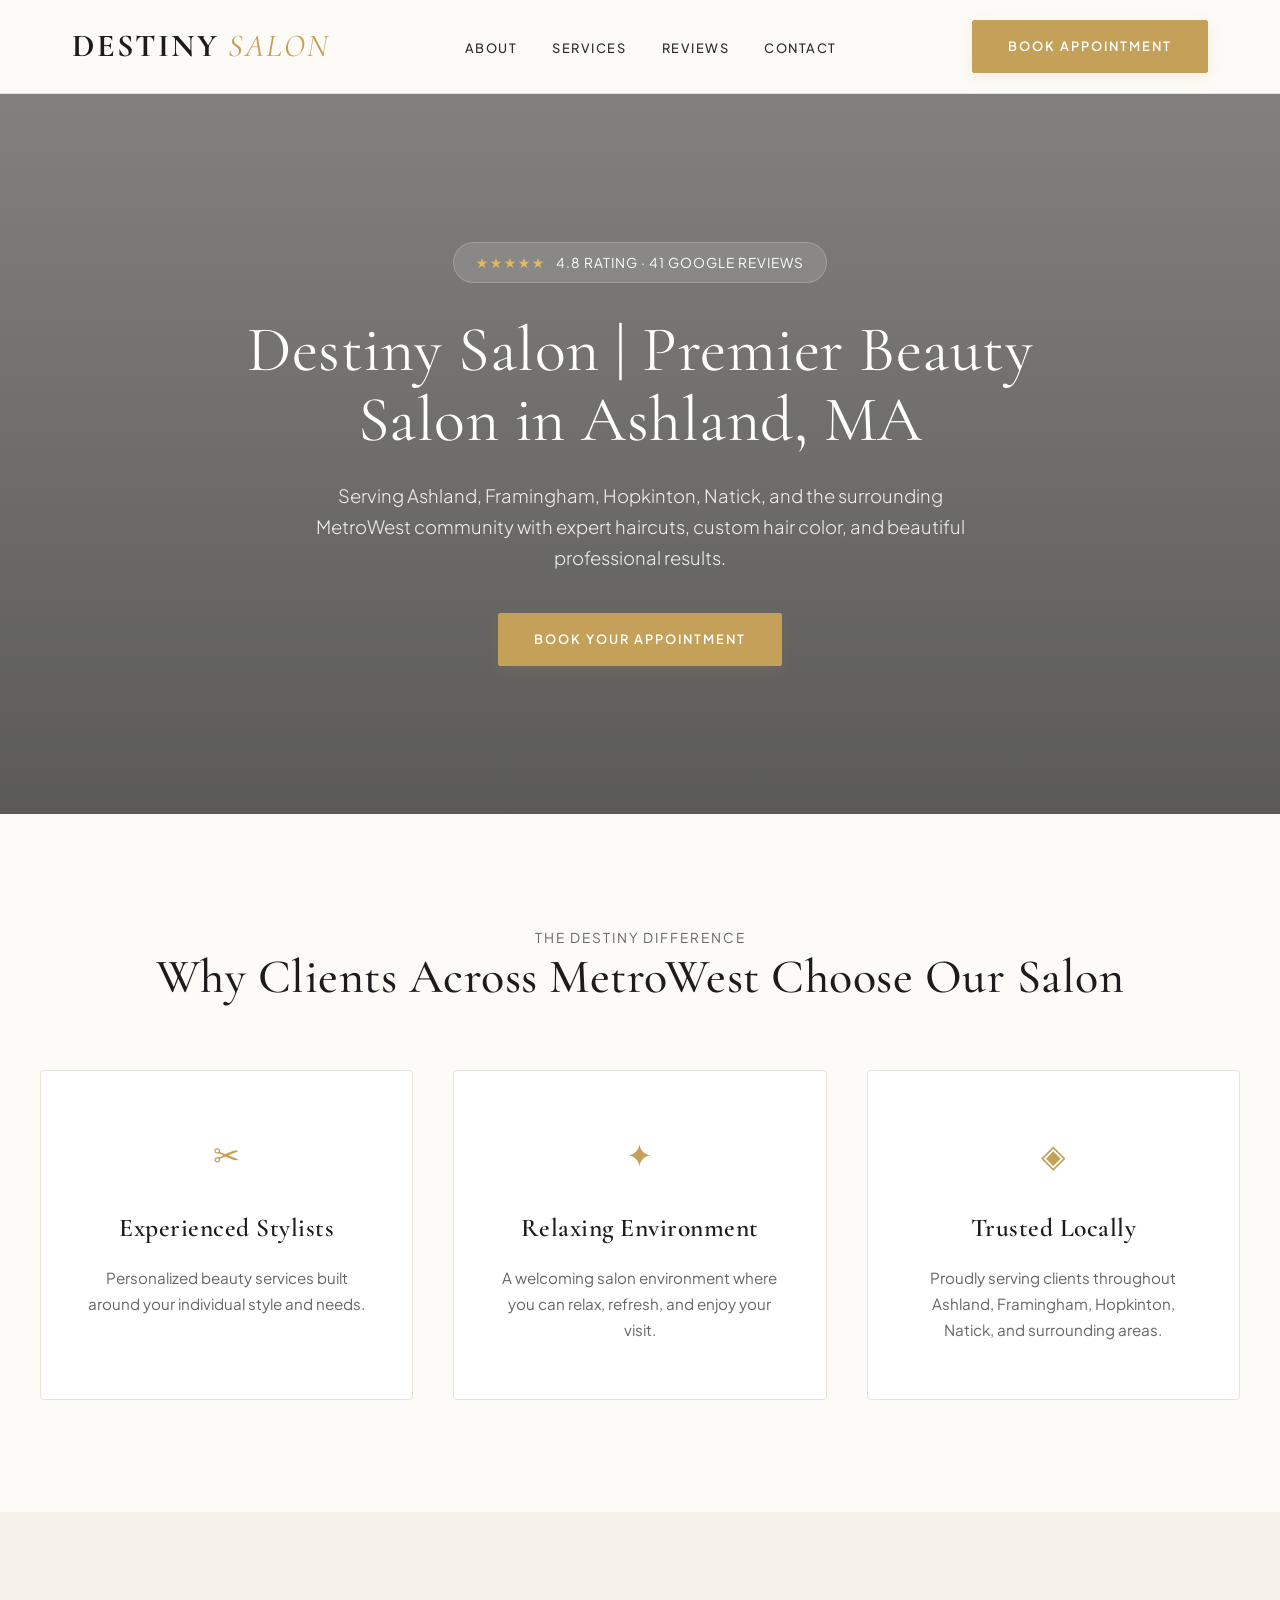
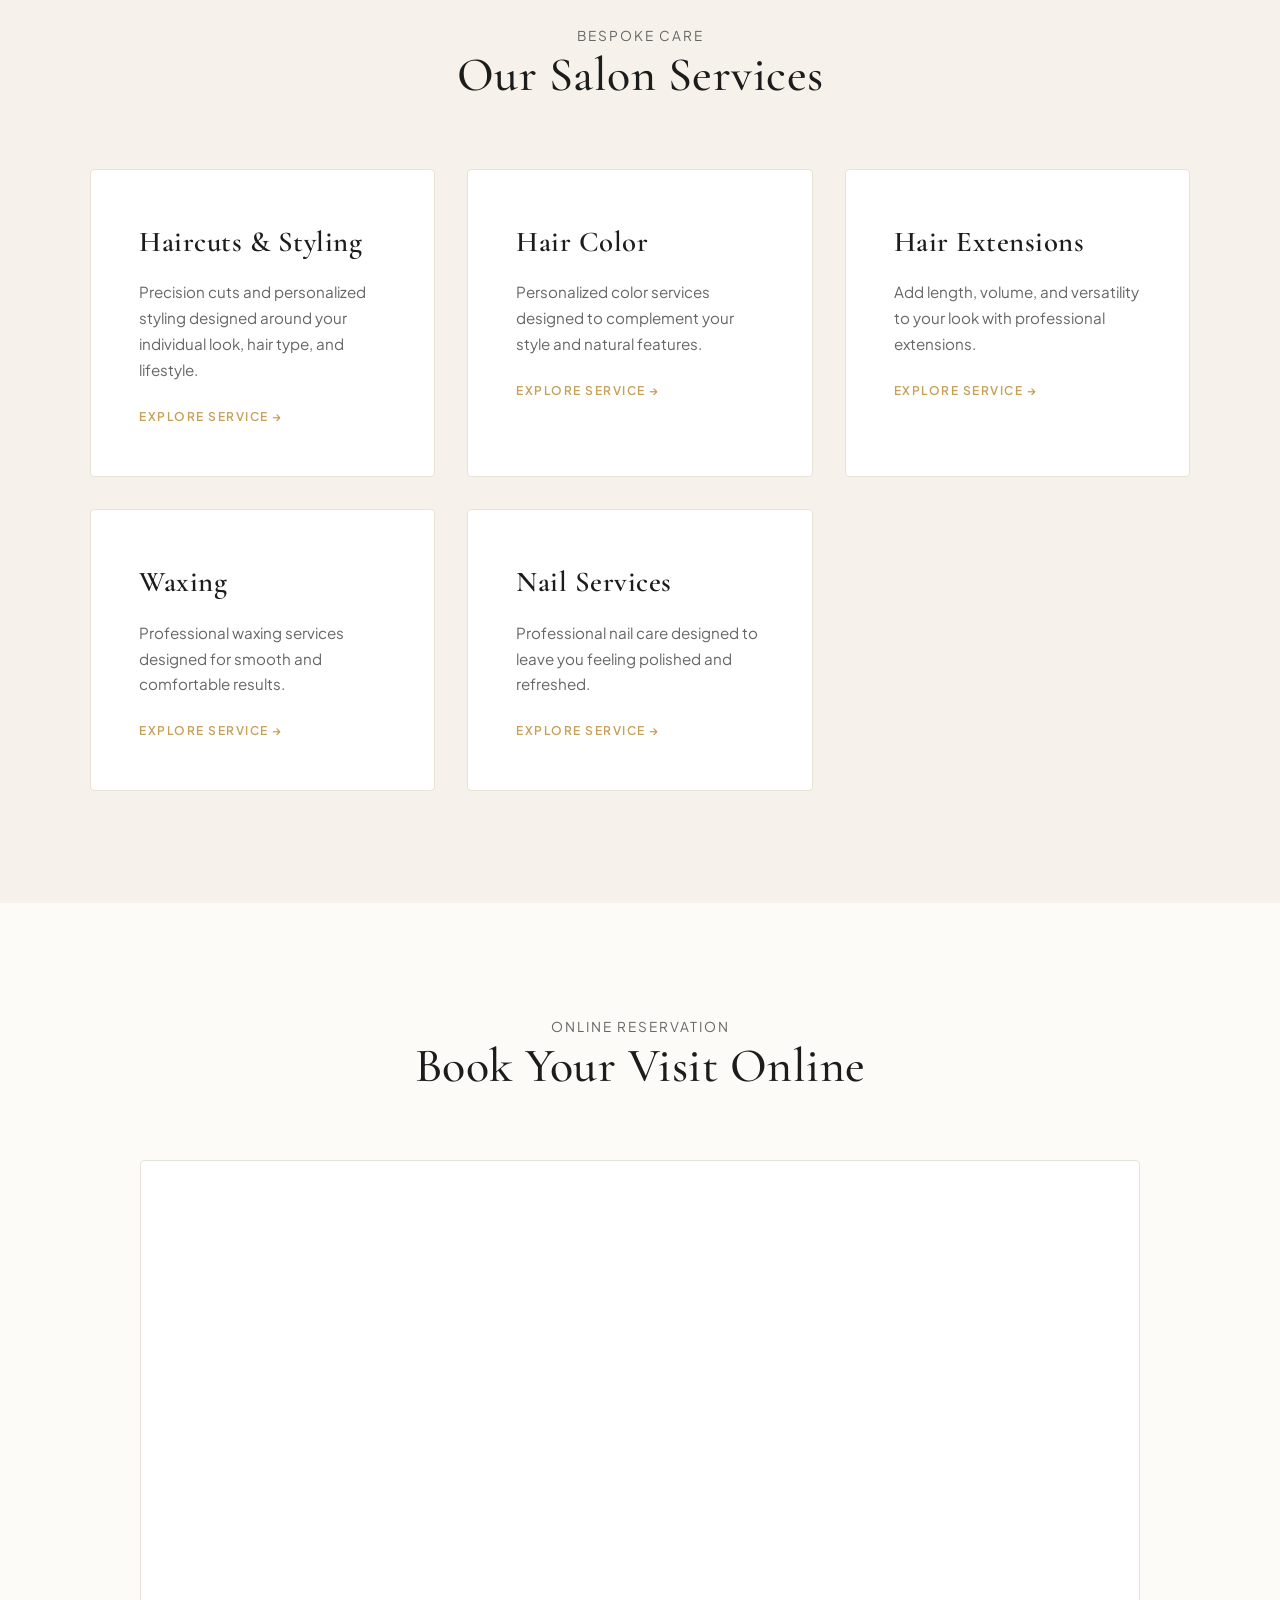
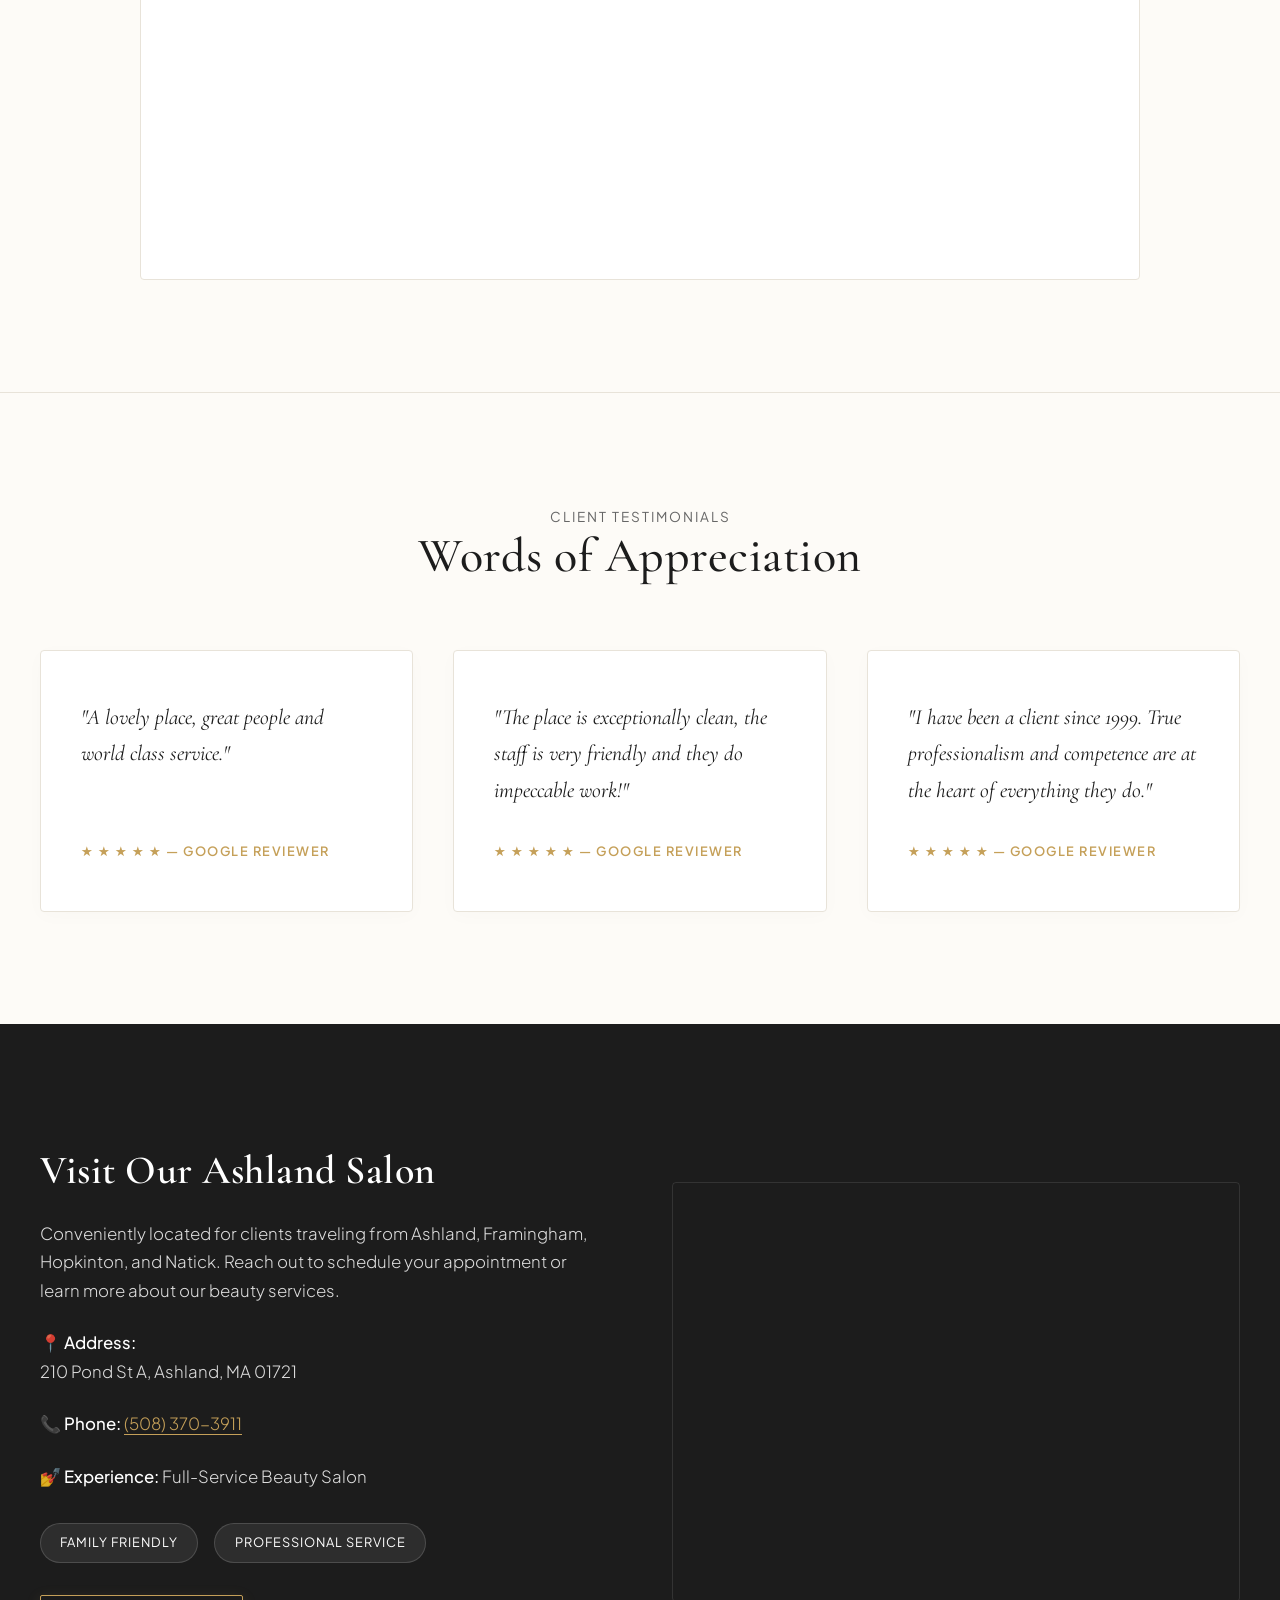
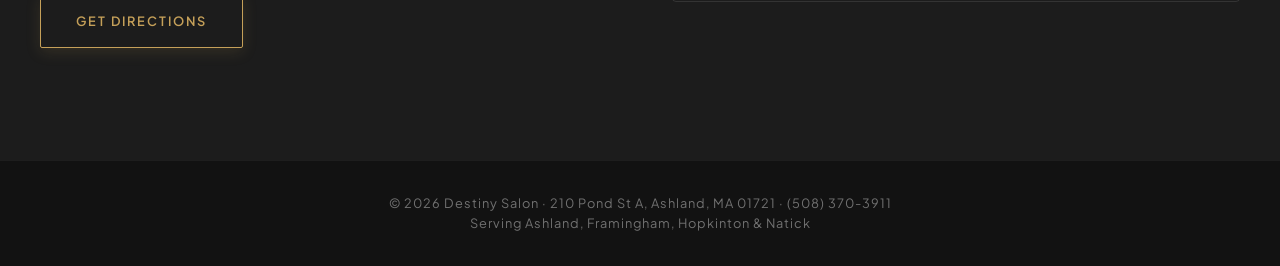
==== index.html @ e909f2f1 "Initial commit for Destiny Salon" ====
<!DOCTYPE html>
<html lang="en">
<head>
  <meta charset="UTF-8" />
  <meta name="viewport" content="width=device-width, initial-scale=1.0" />
  <title>Hair Salon in Ashland, MA | Serving Framingham, Hopkinton & Natick | Destiny Salon</title>
  <meta name="description" content="Destiny Salon is a premier full-service beauty salon located at 210 Pond St, Ashland, MA, proudly serving clients in Framingham, Hopkinton, Natick, and surrounding MetroWest areas. Specializing in expert haircuts, hair color, extensions, waxing, and nail care. Book your appointment online today!" />
  <meta name="robots" content="index, follow" />
  <link rel="canonical" href="https://destinysalon.com/" />

  <!-- LocalBusiness Schema Markup -->
  <script type="application/ld+json">
  {
    "@context": "https://schema.org",
    "@type": "HairSalon",
    "name": "Destiny Salon",
    "image": "https://destinysalon.com/logo.jpg",
    "address": {
      "@type": "PostalAddress",
      "streetAddress": "210 Pond St A",
      "addressLocality": "Ashland",
      "addressRegion": "MA",
      "postalCode": "01721",
      "addressCountry": "US"
    },
    "geo": {
      "@type": "GeoCoordinates",
      "latitude": 42.255,
      "longitude": -71.465
    },
    "areaServed": [
      { "@type": "AdministrativeArea", "name": "Ashland, MA" },
      { "@type": "AdministrativeArea", "name": "Framingham, MA" },
      { "@type": "AdministrativeArea", "name": "Hopkinton, MA" },
      { "@type": "AdministrativeArea", "name": "Natick, MA" },
      { "@type": "AdministrativeArea", "name": "MetroWest Boston" }
    ],
    "telephone": "+15083703911",
    "url": "https://destinysalon.com",
    "priceRange": "$$"
  }
  </script>

  <!-- External CSS -->
  <link rel="stylesheet" href="style.css" />

  <!-- Google Fonts -->
  <link rel="preconnect" href="https://fonts.googleapis.com">
  <link rel="preconnect" href="https://fonts.gstatic.com" crossorigin>
  <link href="https://fonts.googleapis.com/css2?family=Cormorant+Garamond:ital,wght@0,400;0,500;0,600;0,700;1,400&family=Plus+Jakarta+Sans:wght@300;400;500;600&display=swap" rel="stylesheet" />

  <!-- Google Analytics -->
  <script async src="https://www.googletagmanager.com/gtag/js?id=G-MD1N1CM1D7"></script>
  <script>
    window.dataLayer = window.dataLayer || [];
    function gtag() { dataLayer.push(arguments); }
    gtag('js', new Date());
    gtag('config', 'G-MD1N1CM1D7');
  </script>

  <!-- Calendly -->
  <script type="text/javascript" src="https://assets.calendly.com/assets/external/widget.js" async></script>
</head>

<body>

<header>
  <div class="nav-container">
    <a href="index.html" class="logo">Destiny <span>Salon</span></a>

    <!-- Hamburger Checkbox Toggle for Mobile -->
    <input type="checkbox" id="nav-toggle" class="nav-toggle">
    <label for="nav-toggle" class="nav-toggle-label">
      <span></span>
    </label>

    <ul class="nav-links">
      <li><a href="#about">About</a></li>
      <li><a href="#services">Services</a></li>
      <li><a href="#reviews">Reviews</a></li>
      <li><a href="#contact">Contact</a></li>
    </ul>
    <a href="#book" class="btn desktop-book-btn">Book Appointment</a>
  </div>
</header>

<main>
  <!-- HERO -->
  <section class="hero" id="home">
    <div class="hero-content">
      <div class="rating-badge">
        <span class="stars">★★★★★</span>
        <span>4.8 Rating · 41 Google Reviews</span>
      </div>
      <h1>Destiny Salon | Premier Beauty Salon in Ashland, MA</h1>
      <p>Serving Ashland, Framingham, Hopkinton, Natick, and the surrounding MetroWest community with expert haircuts, custom hair color, and beautiful professional results.</p>
      <a href="#book" class="btn">Book Your Appointment</a>
    </div>
  </section>

  <!-- ABOUT -->
  <section id="about" class="features">
    <div class="section-title">
      <p>The Destiny Difference</p>
      <h2>Why Clients Across MetroWest Choose Our Salon</h2>
    </div>
    <div class="grid-container">
      <div class="card">
        <div class="card-icon">✂</div>
        <h3>Experienced Stylists</h3>
        <p>Personalized beauty services built around your individual style and needs.</p>
      </div>
      <div class="card">
        <div class="card-icon">✦</div>
        <h3>Relaxing Environment</h3>
        <p>A welcoming salon environment where you can relax, refresh, and enjoy your visit.</p>
      </div>
      <div class="card">
        <div class="card-icon">◈</div>
        <h3>Trusted Locally</h3>
        <p>Proudly serving clients throughout Ashland, Framingham, Hopkinton, Natick, and surrounding areas.</p>
      </div>
    </div>
  </section>

  <!-- SERVICES -->
  <section id="services" class="services">
    <div class="section-title">
      <p>Bespoke Care</p>
      <h2>Our Salon Services</h2>
    </div>
    <div class="service-list-grid">
      <a href="services/haircuts.html" class="service-item">
        <h3>Haircuts & Styling</h3>
        <p>Precision cuts and personalized styling designed around your individual look, hair type, and lifestyle.</p>
        <span class="service-arrow">Explore Service →</span>
      </a>
      <a href="services/hair-color.html" class="service-item">
        <h3>Hair Color</h3>
        <p>Personalized color services designed to complement your style and natural features.</p>
        <span class="service-arrow">Explore Service →</span>
      </a>
      <a href="services/hair-extensions.html" class="service-item">
        <h3>Hair Extensions</h3>
        <p>Add length, volume, and versatility to your look with professional extensions.</p>
        <span class="service-arrow">Explore Service →</span>
      </a>
      <a href="services/waxing.html" class="service-item">
        <h3>Waxing</h3>
        <p>Professional waxing services designed for smooth and comfortable results.</p>
        <span class="service-arrow">Explore Service →</span>
      </a>
      <a href="services/nails.html" class="service-item">
        <h3>Nail Services</h3>
        <p>Professional nail care designed to leave you feeling polished and refreshed.</p>
        <span class="service-arrow">Explore Service →</span>
      </a>
    </div>
  </section>

  <!-- BOOKING -->
  <section id="book" class="booking-section">
    <div class="section-title">
      <p>Online Reservation</p>
      <h2>Book Your Visit Online</h2>
    </div>
    <div class="calendly-inline-widget" data-url="https://calendly.com/sajjadhashmani94/30min?hide_gdpr_banner=1"></div>
  </section>

  <!-- REVIEWS -->
  <section id="reviews" class="reviews">
    <div class="section-title">
      <p>Client Testimonials</p>
      <h2>Words of Appreciation</h2>
    </div>
    <div class="grid-container">
      <div class="review-card">
        <p>"A lovely place, great people and world class service."</p>
        <div class="review-author">★ ★ ★ ★ ★ — Google Reviewer</div>
      </div>
      <div class="review-card">
        <p>"The place is exceptionally clean, the staff is very friendly and they do impeccable work!"</p>
        <div class="review-author">★ ★ ★ ★ ★ — Google Reviewer</div>
      </div>
      <div class="review-card">
        <p>"I have been a client since 1999. True professionalism and competence are at the heart of everything they do."</p>
        <div class="review-author">★ ★ ★ ★ ★ — Google Reviewer</div>
      </div>
    </div>
  </section>

  <!-- CONTACT -->
  <section id="contact" class="contact">
    <div class="contact-container">
      <div class="contact-info">
        <h2 style="font-size:2.5rem; margin-bottom:1rem;">Visit Our Ashland Salon</h2>
        <p>Conveniently located for clients traveling from Ashland, Framingham, Hopkinton, and Natick. Reach out to schedule your appointment or learn more about our beauty services.</p>
        <p>📍 <strong>Address:</strong><br>210 Pond St A, Ashland, MA 01721</p>
        <p>📞 <strong>Phone:</strong> <a href="tel:5083703911" style="color:var(--accent); border-bottom:1px solid var(--accent);">(508) 370-3911</a></p>
        <p>💅 <strong>Experience:</strong> Full-Service Beauty Salon</p>
        <div class="amenities">
          <span class="tag">Family Friendly</span>
          <span class="tag">Professional Service</span>
        </div>
        <div style="margin-top:2rem;">
          <a href="https://maps.google.com/?q=210+Pond+St+a,+Ashland,+MA+01721" target="_blank" rel="noopener" class="btn btn-outline">Get Directions</a>
        </div>
      </div>
      <div class="map-container">
        <iframe src="https://maps.google.com/maps?q=210%20Pond%20St%20a,%20Ashland,%20MA%2001721&t=&z=15&ie=UTF8&iwloc=&output=embed" allowfullscreen loading="lazy" title="Destiny Salon location map"></iframe>
      </div>
    </div>
  </section>
</main>

<footer>
  <p>© 2026 Destiny Salon · 210 Pond St A, Ashland, MA 01721 · (508) 370-3911 <br>Serving Ashland, Framingham, Hopkinton & Natick</p>
</footer>

<script>
  window.addEventListener('message', function(e) {
    if (e.data && e.data.event === 'calendly.event_scheduled') {
      gtag('event', 'appointment_booked', {
        event_category: 'conversion',
        event_label: 'Calendly Booking'
      });
    }
  });
</script>

</body>
</html>
---- style.css ----
/* =========================================================
   VARIABLES
========================================================= */

:root {
  --primary: #1C1C1C;
  --primary-light: #2D2D2D;

  --accent: #C5A059;
  --accent-hover: #B08C46;
  --accent-soft: #F6F2EB;

  --text-dark: #2B2B2B;
  --text-muted: #666666;

  --bg: #FDFBF7;
  --bg-card: #FFFFFF;

  --border-subtle: #E8E3D9;

  --font-heading: 'Cormorant Garamond', serif;
  --font-body: 'Plus Jakarta Sans', sans-serif;
}


/* =========================================================
   RESET
========================================================= */

* {
  box-sizing: border-box;
  margin: 0;
  padding: 0;
}

html {
  scroll-behavior: smooth;
  overflow-x: hidden;
}

body {
  font-family: var(--font-body);
  color: var(--text-dark);
  background-color: var(--bg);
  line-height: 1.7;
  -webkit-font-smoothing: antialiased;
  overflow-x: hidden;
}

img {
  max-width: 100%;
  display: block;
}

a {
  text-decoration: none;
  color: inherit;
}

ul {
  list-style: none;
}

h1,
h2,
h3,
h4 {
  font-family: var(--font-heading);
  color: var(--primary);
  font-weight: 600;
  letter-spacing: 0.5px;
}


/* =========================================================
   HEADER & MOBILE HAMBURGER TOGGLE
========================================================= */

header {
  position: sticky;
  top: 0;
  background-color: rgba(253, 251, 247, 0.98);
  backdrop-filter: blur(12px);
  border-bottom: 1px solid var(--border-subtle);
  z-index: 1000;
  width: 100%;
}

.nav-container {
  max-width: 1200px;
  margin: 0 auto;
  padding: 1.2rem 2rem;
  display: flex;
  justify-content: space-between;
  align-items: center;
  gap: 2rem;
  position: relative;
}

.logo {
  font-family: var(--font-heading);
  font-size: 2rem;
  font-weight: 700;
  color: var(--primary);
  letter-spacing: 2px;
  text-transform: uppercase;
  white-space: nowrap;
}

.logo span {
  color: var(--accent);
  font-weight: 400;
  font-style: italic;
}

.nav-links {
  display: flex;
  gap: 2.2rem;
  align-items: center;
}

.nav-links a {
  font-size: 0.8rem;
  font-weight: 500;
  text-transform: uppercase;
  letter-spacing: 1.5px;
  color: var(--text-dark);
  transition: color 0.3s ease;
}

.nav-links a:hover {
  color: var(--accent);
}

/* Hidden checkbox and label for mobile menu toggle */
.nav-toggle {
  display: none;
}

.nav-toggle-label {
  display: none;
  cursor: pointer;
  padding: 0.5rem;
}

.nav-toggle-label span,
.nav-toggle-label span::before,
.nav-toggle-label span::after {
  display: block;
  background: var(--primary);
  height: 2px;
  width: 25px;
  position: relative;
  transition: background 0.3s ease;
}

.nav-toggle-label span::before,
.nav-toggle-label span::after {
  content: '';
  position: absolute;
  left: 0;
}

.nav-toggle-label span::before {
  top: -8px;
}

.nav-toggle-label span::after {
  top: 8px;
}


/* =========================================================
   BUTTONS
========================================================= */

.btn {
  display: inline-block;
  padding: 0.9rem 2.2rem;
  background-color: var(--accent);
  color: #FFFFFF;
  border-radius: 2px;
  font-size: 0.8rem;
  font-weight: 600;
  text-transform: uppercase;
  letter-spacing: 2px;
  transition: all 0.3s ease;
  border: 1px solid var(--accent);
  box-shadow: 0 4px 15px rgba(197, 160, 89, 0.15);
  cursor: pointer;
  text-align: center;
}

.btn:hover {
  background-color: var(--accent-hover);
  border-color: var(--accent-hover);
  transform: translateY(-2px);
  box-shadow: 0 6px 20px rgba(197, 160, 89, 0.25);
}

.btn-outline {
  background-color: transparent;
  color: var(--accent);
  border: 1px solid var(--accent);
}

.btn-outline:hover {
  background-color: var(--accent);
  color: #FFFFFF;
}


/* =========================================================
   GENERAL SECTIONS
========================================================= */

.section-title {
  text-align: center;
  margin-bottom: 4rem;
}

.section-title h2 {
  font-size: 3rem;
  line-height: 1.2;
  margin-bottom: 0.5rem;
  font-weight: 500;
}

.section-title p {
  color: var(--text-muted);
  font-size: 0.85rem;
  text-transform: uppercase;
  letter-spacing: 2px;
}


/* =========================================================
   HERO
========================================================= */

.hero {
  position: relative;
  background-color: #1C1C1C;
  background:
          linear-gradient(
                  180deg,
                  rgba(28,28,28,0.55),
                  rgba(28,28,28,0.72)
          ),
          url('https://images.unsplash.com/photo-1560066984-138dadb4c035?auto=format&fit=crop&w=1800&q=80')
          center / cover no-repeat;
  height: 80vh;
  min-height: 550px;
  display: flex;
  align-items: center;
  justify-content: center;
  text-align: center;
  color: #FFFFFF;
  padding: 0 1.5rem;
}

.hero-content {
  max-width: 850px;
  margin: 0 auto;
}

.rating-badge {
  display: inline-flex;
  align-items: center;
  gap: 0.6rem;
  background: rgba(255,255,255,0.12);
  backdrop-filter: blur(10px);
  border: 1px solid rgba(255,255,255,0.2);
  padding: 0.5rem 1.4rem;
  border-radius: 50px;
  margin-bottom: 2rem;
  font-size: 0.85rem;
  letter-spacing: 1px;
  text-transform: uppercase;
}

.stars {
  color: #E2B961;
  letter-spacing: 2px;
}

.hero-content h1 {
  color: #FFFFFF;
  font-size: 4rem;
  line-height: 1.1;
  margin-bottom: 1.5rem;
  font-weight: 400;
}

.hero-content p {
  font-size: 1.15rem;
  margin-bottom: 2.5rem;
  font-weight: 300;
  color: rgba(255,255,255,0.9);
  max-width: 650px;
  margin-left: auto;
  margin-right: auto;
}


/* =========================================================
   FEATURES
========================================================= */

.features {
  padding: 7rem 2rem;
  background-color: var(--bg);
}

.grid-container {
  max-width: 1200px;
  margin: 0 auto;
  display: grid;
  grid-template-columns: repeat(auto-fit, minmax(280px, 1fr));
  gap: 2.5rem;
}

.card {
  background: var(--bg-card);
  padding: 3.5rem 2.5rem;
  border-radius: 4px;
  text-align: center;
  transition: all 0.4s ease;
  border: 1px solid var(--border-subtle);
}

.card:hover {
  transform: translateY(-8px);
  box-shadow: 0 20px 40px rgba(0,0,0,0.04);
  border-color: var(--accent);
}

.card-icon {
  font-size: 2rem;
  color: var(--accent);
  margin-bottom: 1.5rem;
}

.card h3 {
  font-size: 1.6rem;
  margin-bottom: 1rem;
}

.card p {
  color: var(--text-muted);
  font-size: 0.95rem;
  line-height: 1.7;
}


/* =========================================================
   SERVICES
========================================================= */

.services {
  padding: 7rem 2rem;
  background-color: var(--accent-soft);
}

.service-list-grid {
  max-width: 1100px;
  margin: 0 auto;
  display: grid;
  grid-template-columns: repeat(auto-fit, minmax(300px, 1fr));
  gap: 2rem;
}

.service-item {
  display: block;
  background: var(--bg-card);
  padding: 3rem;
  border-radius: 4px;
  border: 1px solid var(--border-subtle);
  transition: all 0.3s ease;
}

.service-item:hover {
  border-color: var(--accent);
  transform: translateY(-5px);
  box-shadow: 0 15px 30px rgba(0,0,0,0.05);
}

.service-item h3 {
  font-size: 1.8rem;
  margin-bottom: 0.8rem;
}

.service-item p {
  color: var(--text-muted);
  font-size: 0.95rem;
}

.service-arrow {
  display: inline-block;
  margin-top: 1.5rem;
  color: var(--accent);
  font-size: 0.75rem;
  font-weight: 600;
  text-transform: uppercase;
  letter-spacing: 1.5px;
}


/* =========================================================
   BOOKING
========================================================= */

.booking-section {
  padding: 7rem 2rem;
  background-color: var(--bg);
  text-align: center;
}

.calendly-inline-widget {
  min-width: 300px;
  height: 720px;
  border: 1px solid var(--border-subtle);
  border-radius: 4px;
  max-width: 1000px;
  margin: 0 auto;
  background: var(--bg-card);
}


/* =========================================================
   REVIEWS
========================================================= */

.reviews {
  padding: 7rem 2rem;
  background-color: var(--bg);
  border-top: 1px solid var(--border-subtle);
}

.review-card {
  background: var(--bg-card);
  padding: 3rem 2.5rem;
  border-radius: 4px;
  border: 1px solid var(--border-subtle);
  font-family: var(--font-heading);
  font-size: 1.35rem;
  font-style: italic;
  color: var(--primary);
  box-shadow: 0 4px 20px rgba(0,0,0,0.02);
  display: flex;
  flex-direction: column;
  justify-content: space-between;
}

.review-author {
  margin-top: 2rem;
  font-family: var(--font-body);
  font-style: normal;
  font-weight: 600;
  font-size: 0.8rem;
  text-transform: uppercase;
  letter-spacing: 1.5px;
  color: var(--accent);
}


/* =========================================================
   CONTACT
========================================================= */

.contact {
  padding: 7rem 2rem;
  background-color: var(--primary);
  color: #FFFFFF;
}

.contact h2,
.contact h3 {
  color: #FFFFFF;
}

.contact-container {
  max-width: 1200px;
  margin: 0 auto;
  display: grid;
  grid-template-columns: 1fr 1fr;
  gap: 4rem;
  align-items: center;
}

.contact-info p {
  margin-bottom: 1.5rem;
  font-size: 1.05rem;
  color: rgba(255,255,255,0.85);
  font-weight: 300;
}

.contact-info strong {
  color: #FFFFFF;
  font-weight: 500;
}

.amenities {
  display: flex;
  gap: 1rem;
  margin-top: 2rem;
  flex-wrap: wrap;
}

.tag {
  background: rgba(255,255,255,0.08);
  border: 1px solid rgba(255,255,255,0.15);
  padding: 0.5rem 1.2rem;
  border-radius: 50px;
  font-size: 0.8rem;
  letter-spacing: 1px;
  text-transform: uppercase;
}

.map-container {
  width: 100%;
  height: 420px;
  border-radius: 4px;
  overflow: hidden;
  border: 1px solid rgba(255,255,255,0.1);
}

.map-container iframe {
  width: 100%;
  height: 100%;
  border: 0;
  filter: grayscale(20%) contrast(1.1);
}


/* =========================================================
   SERVICE DETAIL PAGES
========================================================= */

.service-page {
  display: none;
}

.service-page.active {
  display: block;
}

.service-hero {
  position: relative;
  min-height: 500px;
  display: flex;
  align-items: center;
  justify-content: center;
  text-align: center;
  padding: 5rem 1.5rem;
  background-color: #1C1C1C;
  background:
          linear-gradient(
                  180deg,
                  rgba(28,28,28,0.60),
                  rgba(28,28,28,0.75)
          ),
          url('https://images.unsplash.com/photo-1522337360788-8b13dee7a37e?auto=format&fit=crop&w=1800&q=80')
          center / cover no-repeat;
}

.service-hero-content {
  max-width: 850px;
}

.service-hero-label {
  color: var(--accent);
  font-size: 0.8rem;
  font-weight: 600;
  letter-spacing: 3px;
  text-transform: uppercase;
  margin-bottom: 1rem;
}

.service-hero h1 {
  color: #FFFFFF;
  font-size: 4rem;
  font-weight: 400;
  line-height: 1.1;
  margin-bottom: 1.5rem;
}

.service-hero p {
  color: rgba(255,255,255,0.9);
  font-size: 1.1rem;
  max-width: 700px;
  margin: 0 auto 2rem;
}

.service-content {
  max-width: 1100px;
  margin: 0 auto;
  padding: 6rem 2rem;
}

.service-content-grid {
  display: grid;
  grid-template-columns: 2fr 1fr;
  gap: 4rem;
  align-items: start;
}

.service-content h2 {
  font-size: 2.8rem;
  margin-bottom: 1.2rem;
}

.service-content h3 {
  font-size: 1.7rem;
  margin: 2.5rem 0 1rem;
}

.service-content p {
  color: var(--text-muted);
  margin-bottom: 1rem;
}

.service-bullets {
  list-style: none;
  margin-top: 1.5rem;
}

.service-bullets li {
  padding: 0.9rem 0;
  border-bottom: 1px solid var(--border-subtle);
  color: var(--text-dark);
}

.service-bullets li::before {
  content: "✦";
  color: var(--accent);
  margin-right: 0.75rem;
}

.service-sidebar {
  background: var(--accent-soft);
  padding: 2.5rem;
  border: 1px solid var(--border-subtle);
  position: sticky;
  top: 120px;
}

.service-sidebar h3 {
  margin-top: 0;
  font-size: 1.8rem;
}

.service-sidebar p {
  font-size: 0.9rem;
}

.service-cta {
  margin-top: 2rem;
}

.related-services {
  background: var(--accent-soft);
  padding: 6rem 2rem;
}


/* =========================================================
   FOOTER
========================================================= */

footer {
  background-color: #121212;
  color: rgba(255,255,255,0.4);
  text-align: center;
  padding: 2rem 1rem;
  font-size: 0.8rem;
  letter-spacing: 1px;
  border-top: 1px solid rgba(255,255,255,0.05);
  line-height: 1.6;
}


/* =========================================================
   MOBILE RESPONSIVENESS FIXES
========================================================= */

@media (max-width: 900px) {
  .hero-content h1 {
    font-size: 2.5rem;
  }

  .service-hero h1 {
    font-size: 3rem;
  }

  .section-title h2 {
    font-size: 2.2rem;
  }

  .contact-container {
    grid-template-columns: 1fr;
    gap: 3rem;
  }

  .service-content-grid {
    grid-template-columns: 1fr;
  }

  .service-sidebar {
    position: static;
  }

  .nav-container {
    padding: 1rem 1.25rem;
  }

  .logo {
    font-size: 1.5rem;
  }

  /* Hide desktop booking button on mobile */
  .desktop-book-btn {
    display: none;
  }

  /* Show mobile hamburger toggle button */
  .nav-toggle-label {
    display: block;
  }

  /* Dropdown navigation menu styling for mobile */
  .nav-links {
    position: absolute;
    top: 100%;
    left: 0;
    width: 100%;
    background-color: var(--bg);
    flex-direction: column;
    align-items: center;
    gap: 1.5rem;
    padding: 0;
    max-height: 0;
    opacity: 0;
    visibility: hidden;
    overflow: hidden;
    transition: all 0.3s ease-in-out;
    border-bottom: 0px solid var(--border-subtle);
    box-shadow: none;
  }

  .nav-links li {
    width: 100%;
    text-align: center;
  }

  .nav-links a {
    display: block;
    font-size: 0.95rem;
    padding: 0.5rem 0;
  }

  /* Open dropdown when checkbox is checked */
  .nav-toggle:checked ~ .nav-links {
    max-height: 350px;
    opacity: 1;
    visibility: visible;
    padding: 2rem 0;
    border-bottom: 1px solid var(--border-subtle);
    box-shadow: 0 10px 20px rgba(0,0,0,0.05);
  }

  /* Animate hamburger lines into an 'X' */
  .nav-toggle:checked ~ .nav-toggle-label span {
    background: transparent;
  }

  .nav-toggle:checked ~ .nav-toggle-label span::before {
    transform: rotate(45deg);
    top: 0;
  }

  .nav-toggle:checked ~ .nav-toggle-label span::after {
    transform: rotate(-45deg);
    top: 0;
  }
}
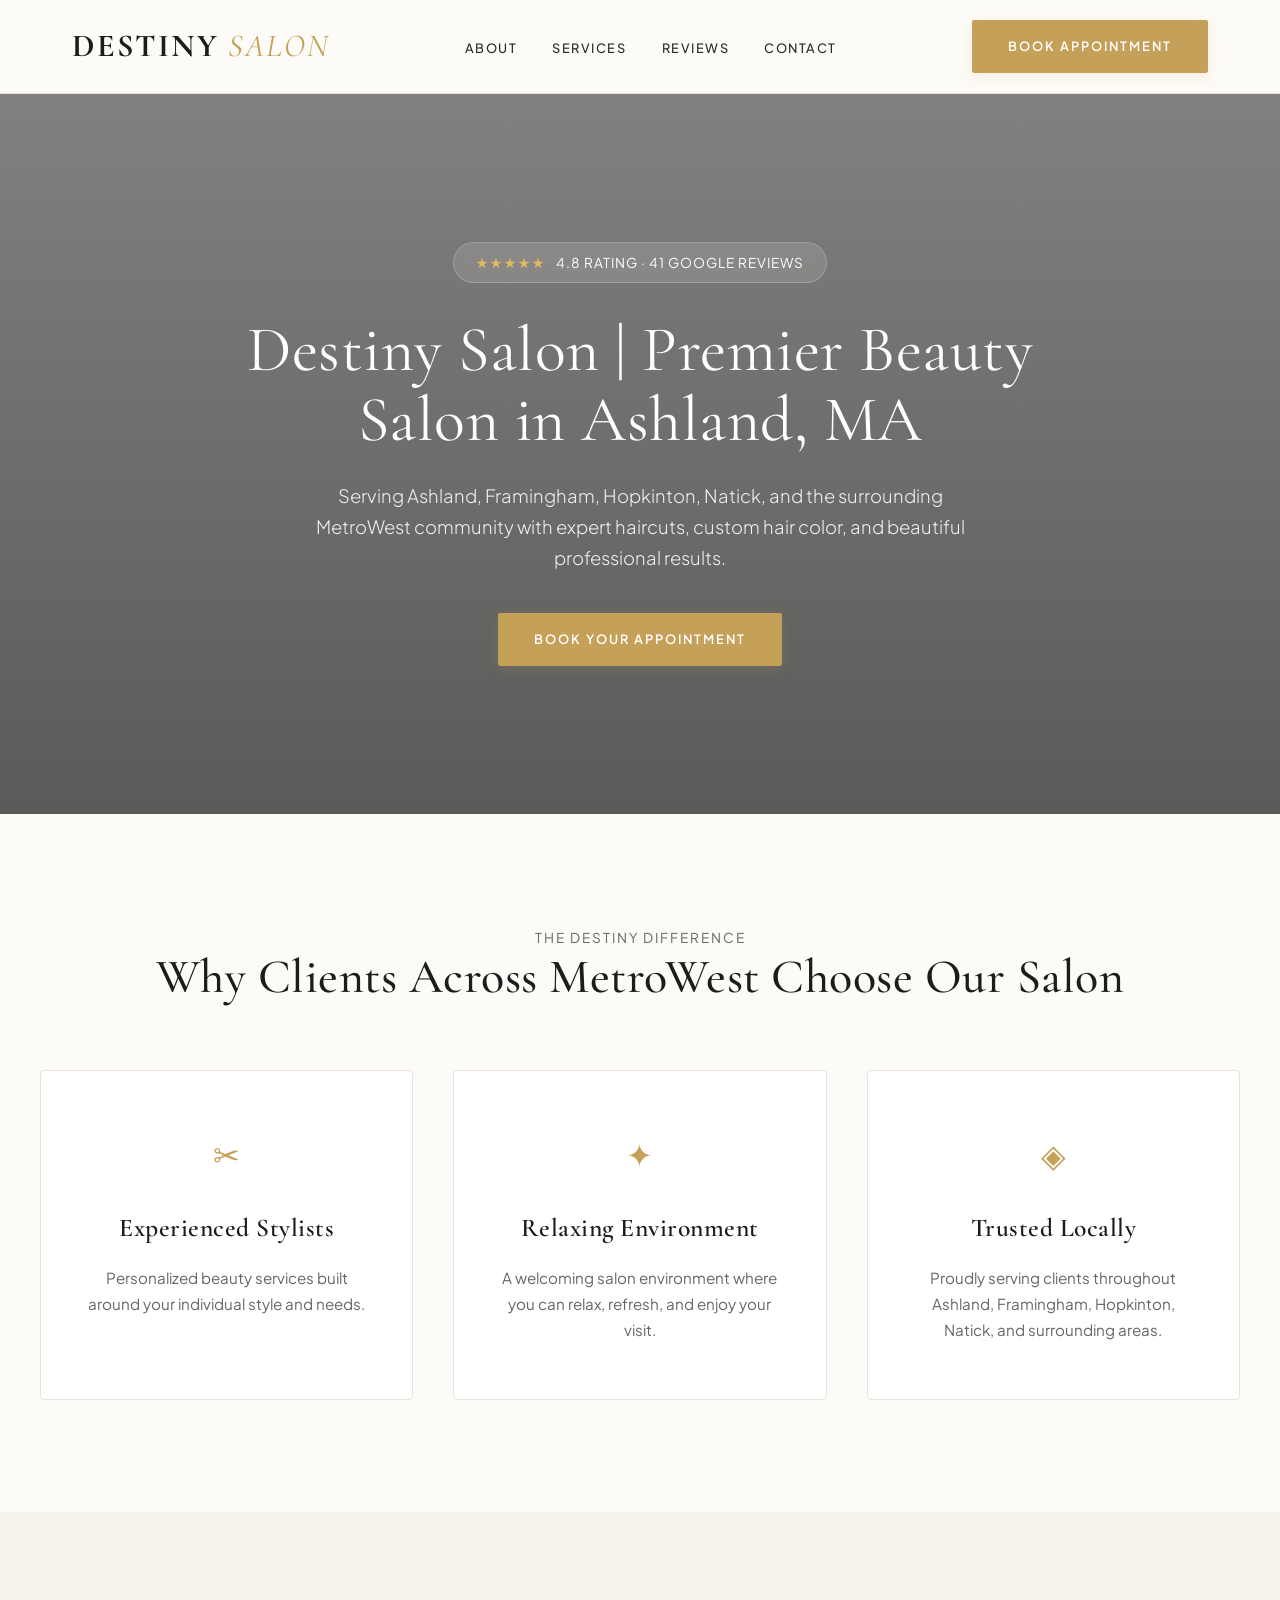
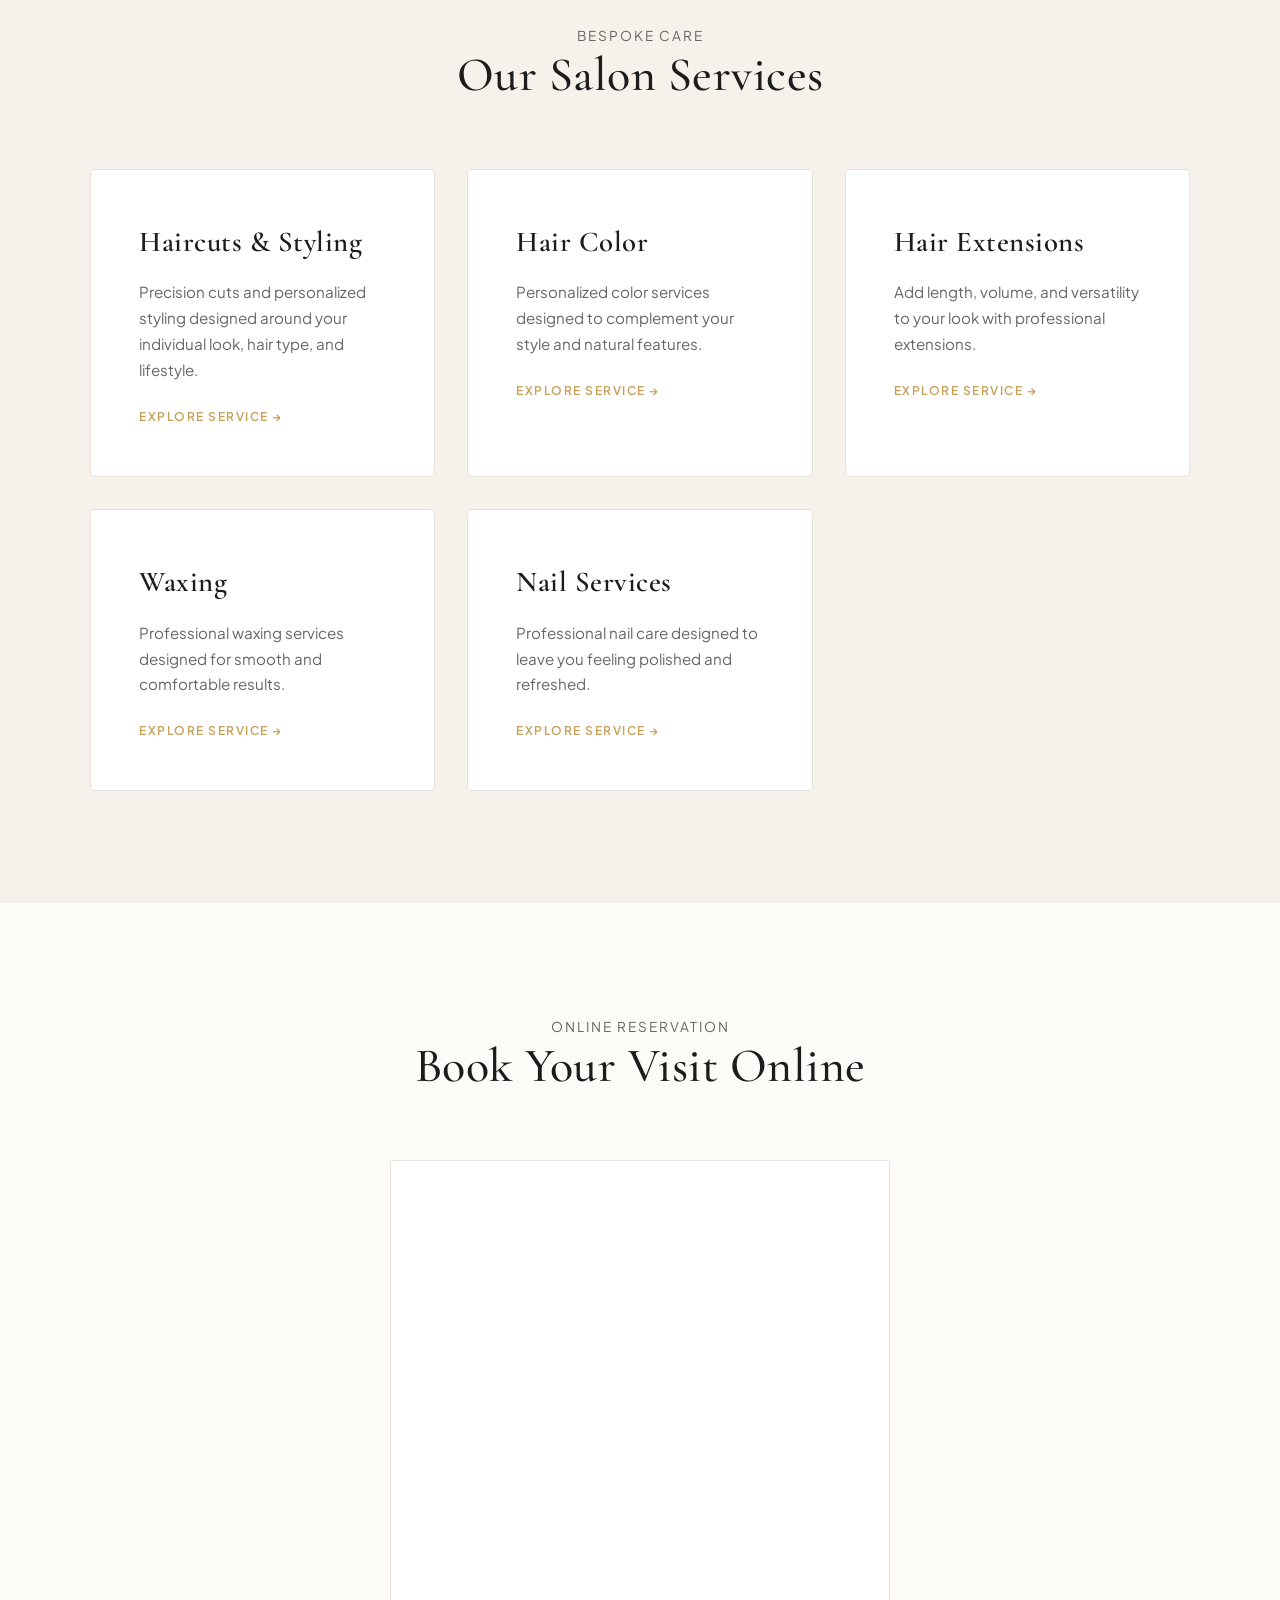
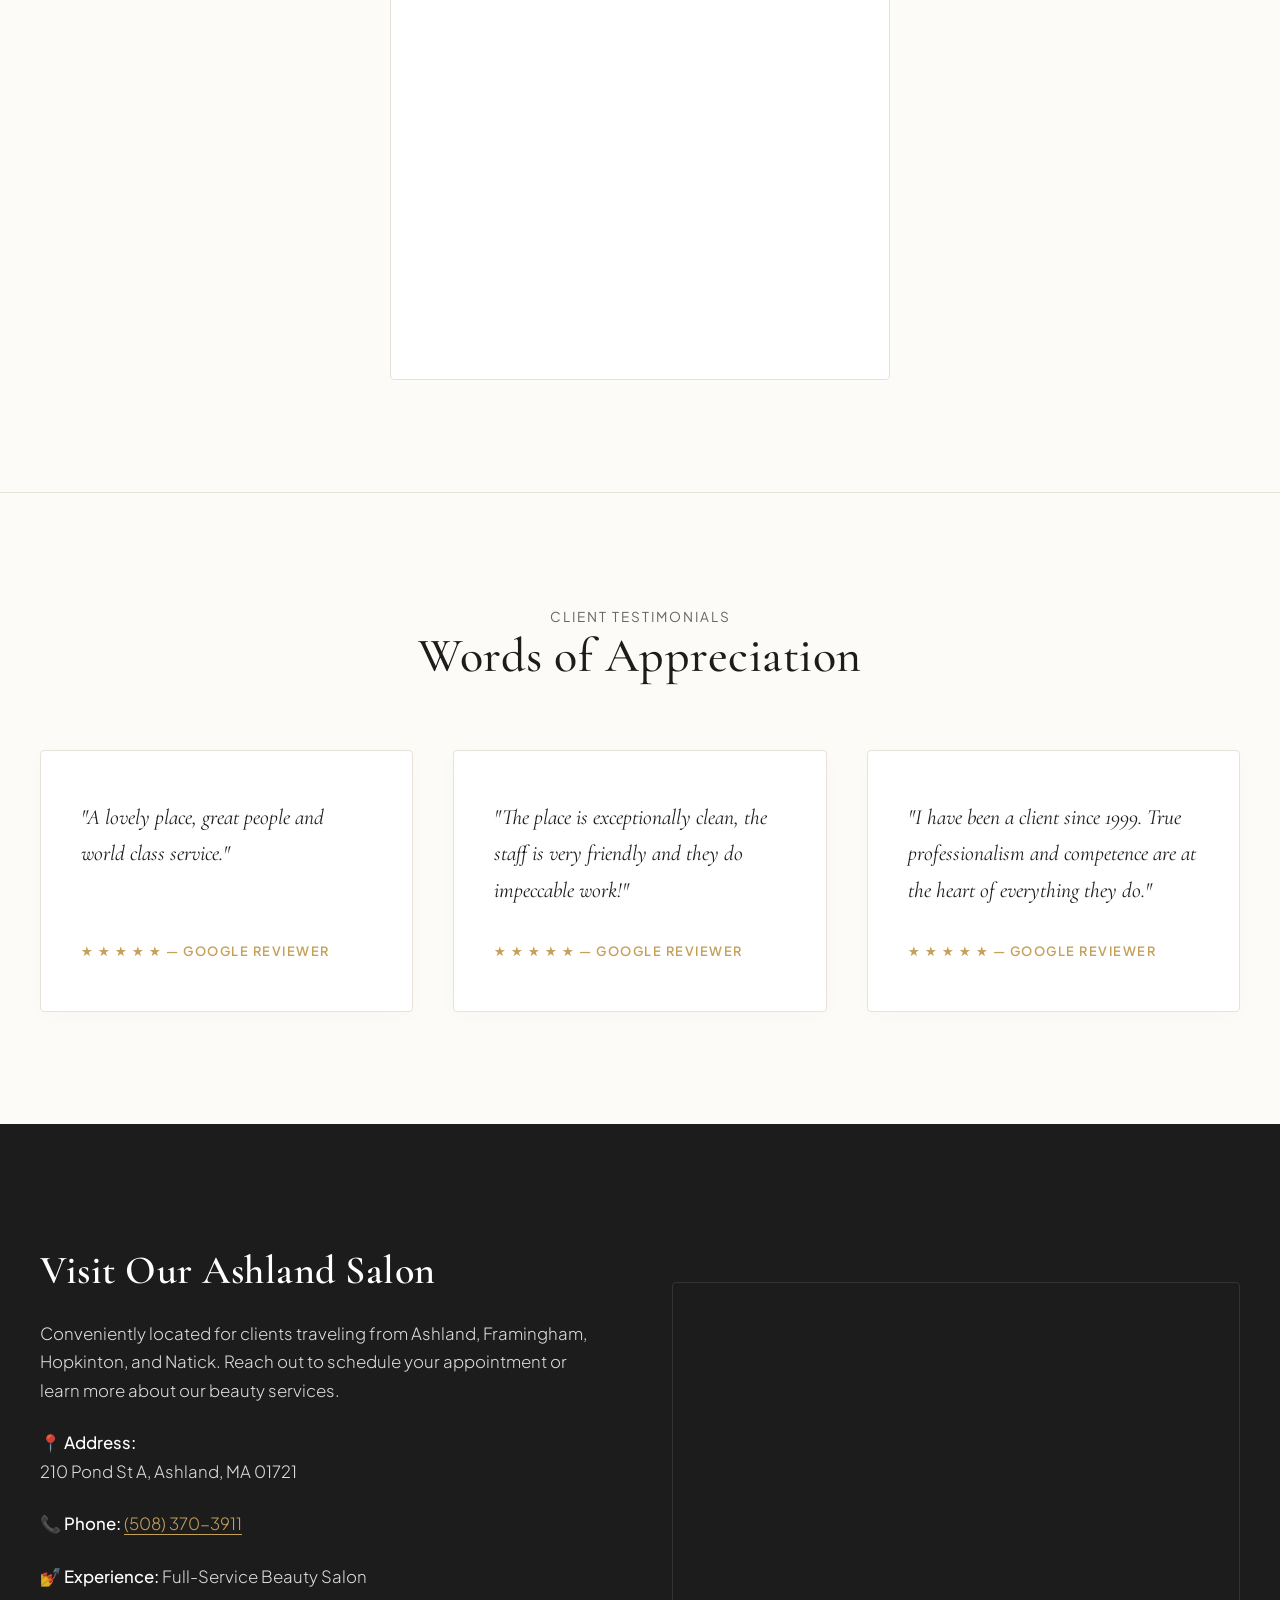
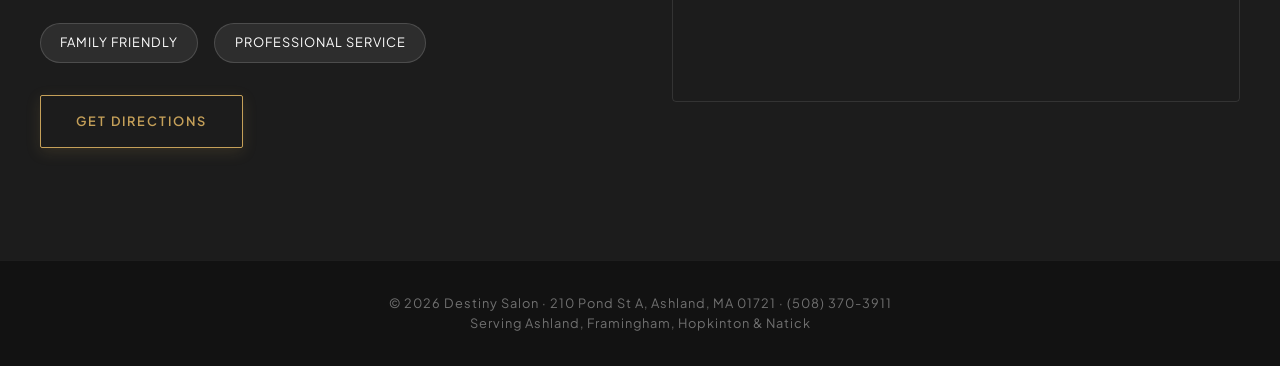
==== commit 0bd3e352: "CSS changes to remove scroller from calendly widget" ====
--- a/index.html
+++ b/index.html
@@ -164,7 +164,7 @@
       <p>Online Reservation</p>
       <h2>Book Your Visit Online</h2>
     </div>
-    <div class="calendly-inline-widget" data-url="https://calendly.com/sajjadhashmani94/30min?hide_gdpr_banner=1"></div>
+    <div class="calendly-inline-widget" data-url="https://calendly.com/sajjadhashmani94/30min"></div>
   </section>
 
   <!-- REVIEWS -->
--- a/style.css
+++ b/style.css
@@ -418,12 +418,13 @@
 
 .calendly-inline-widget {
   min-width: 300px;
-  height: 720px;
+  height: 820px;
   border: 1px solid var(--border-subtle);
   border-radius: 4px;
-  max-width: 1000px;
+  max-width: 500px;
   margin: 0 auto;
   background: var(--bg-card);
+  overflow: hidden; /* Hides any unwanted internal scrollbars */
 }
 
 
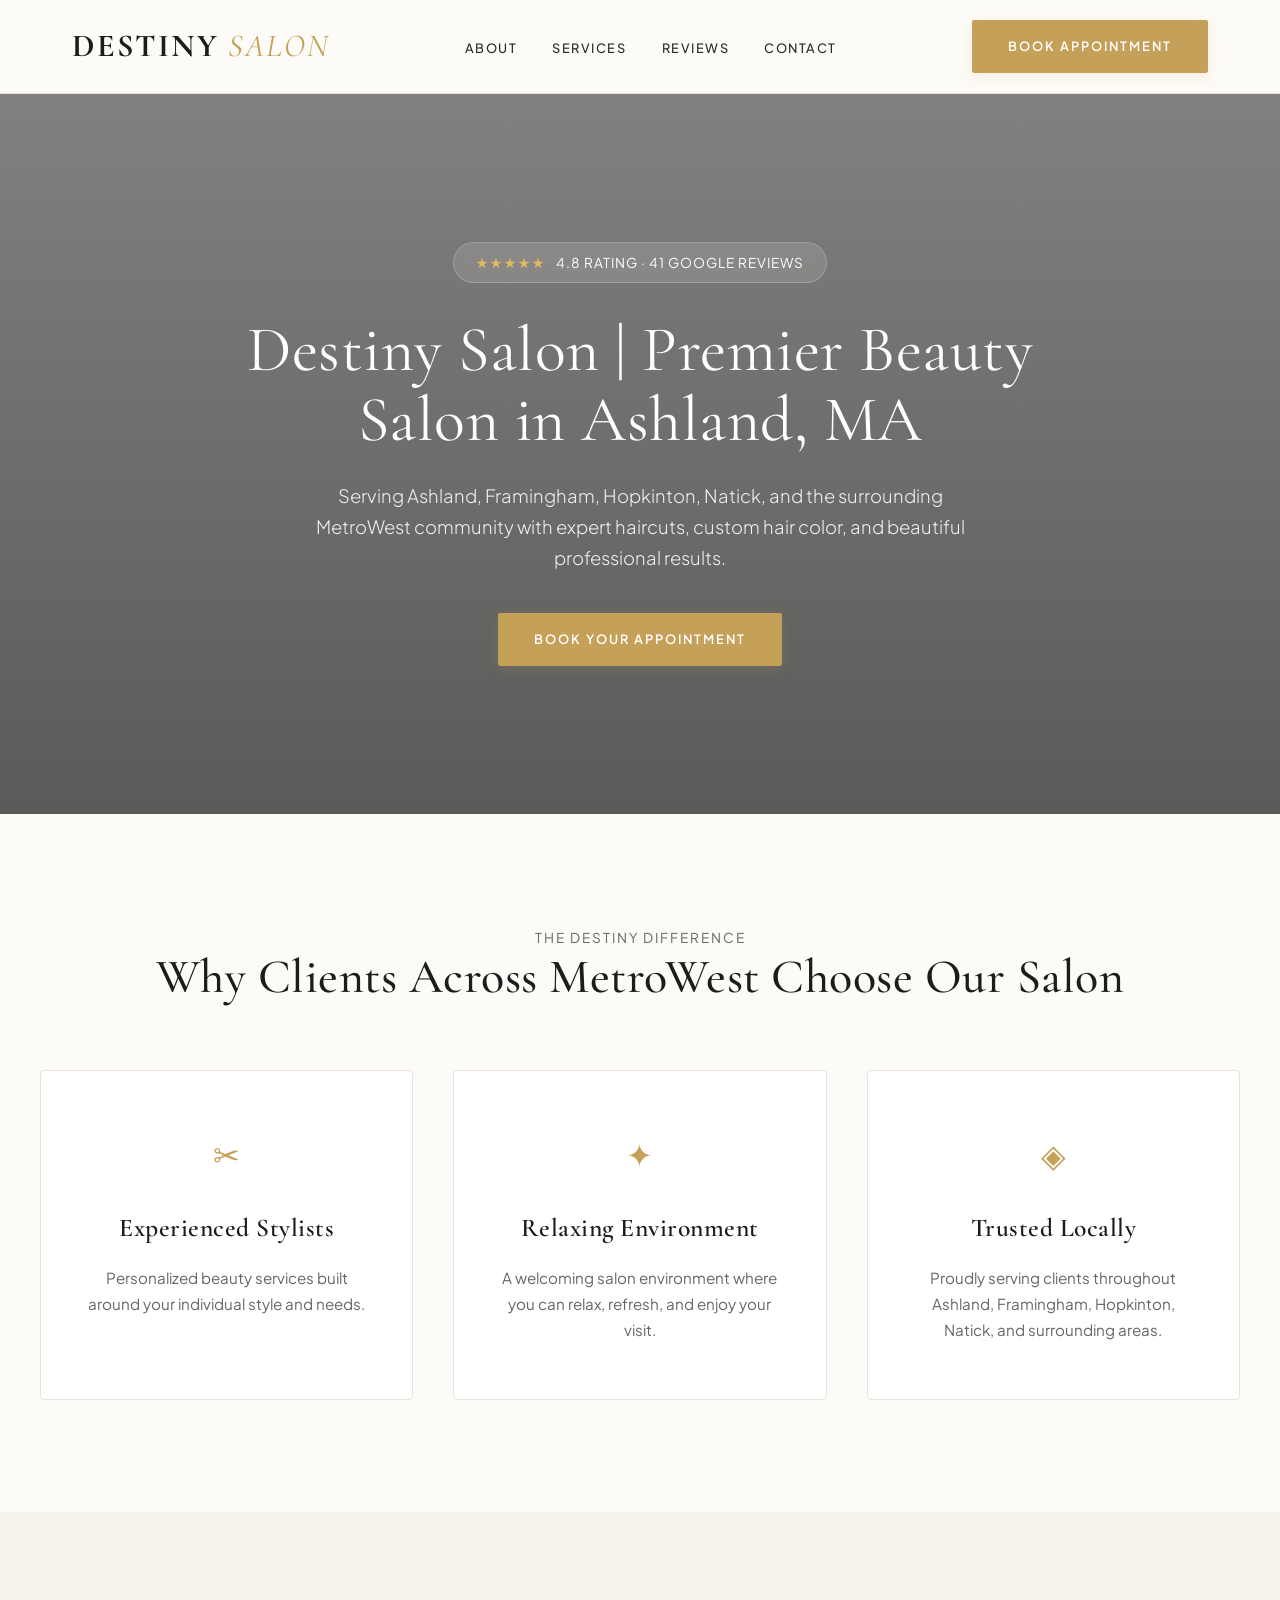
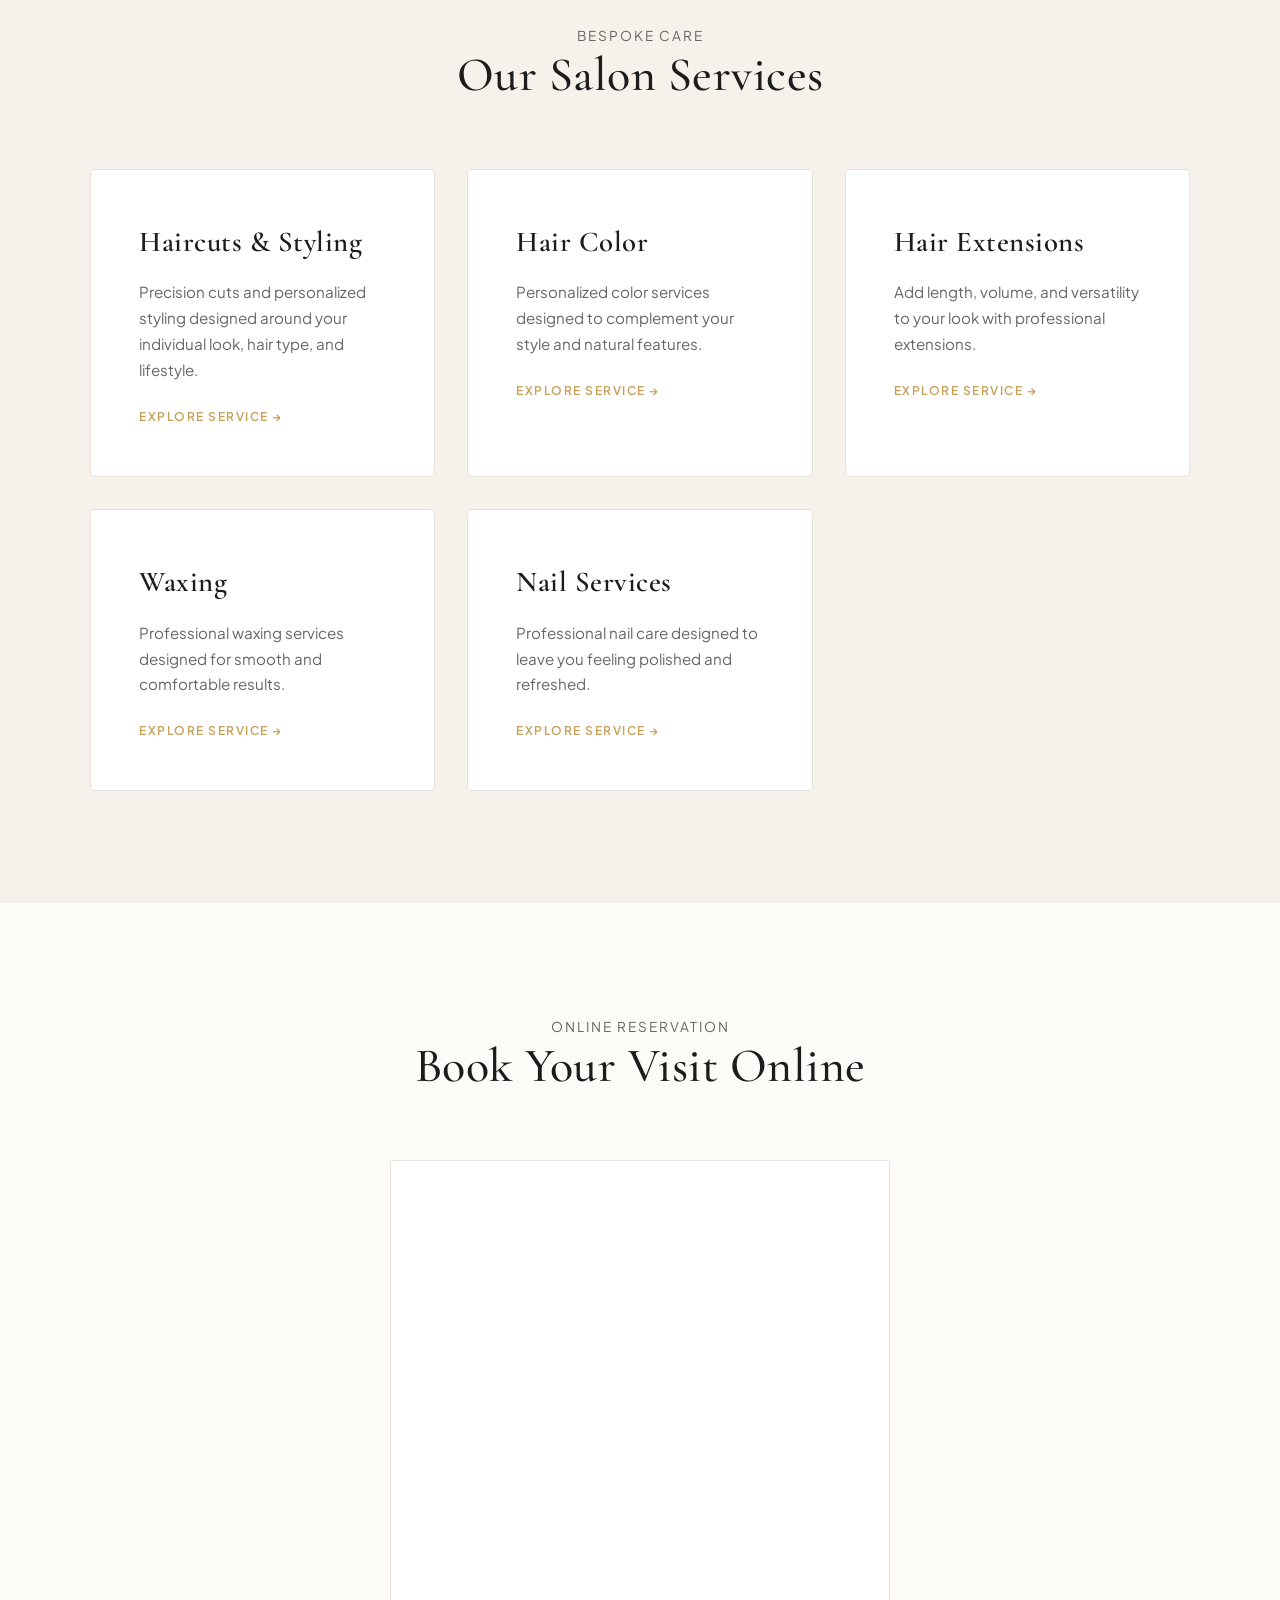
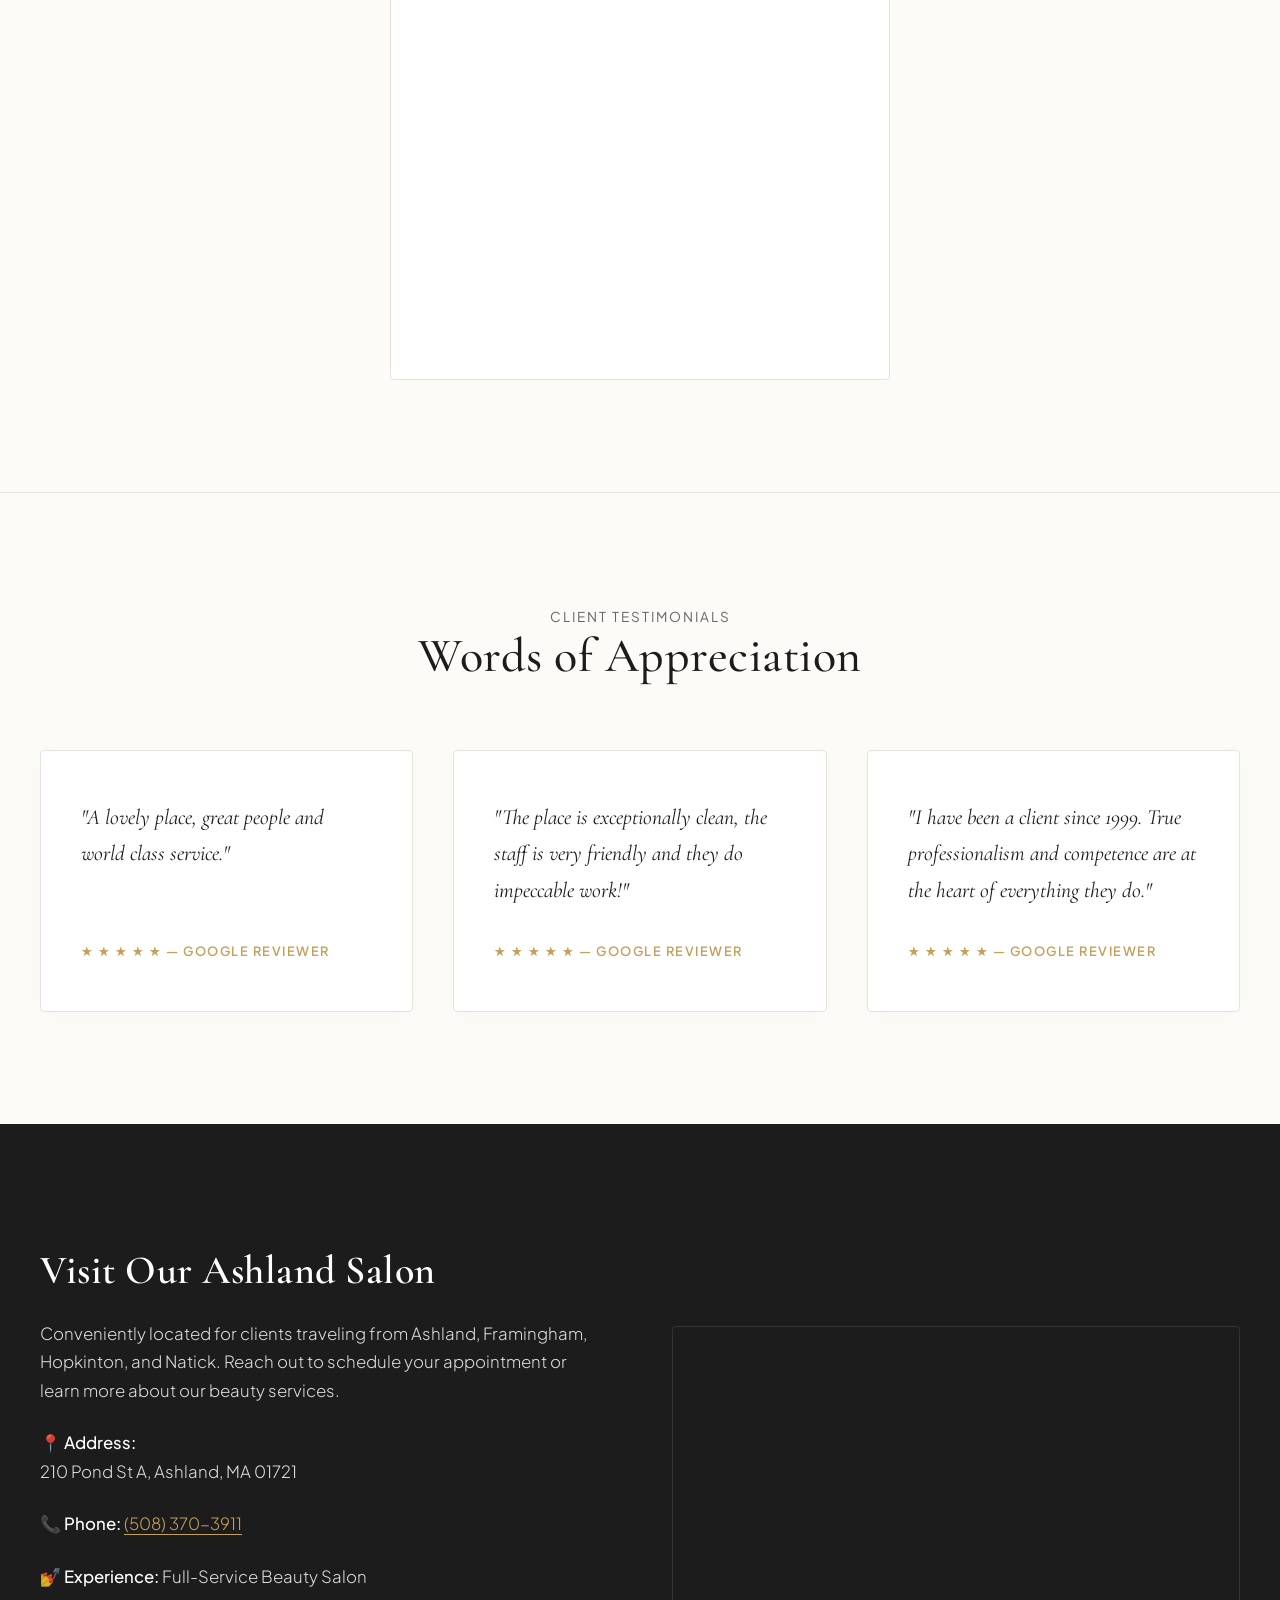
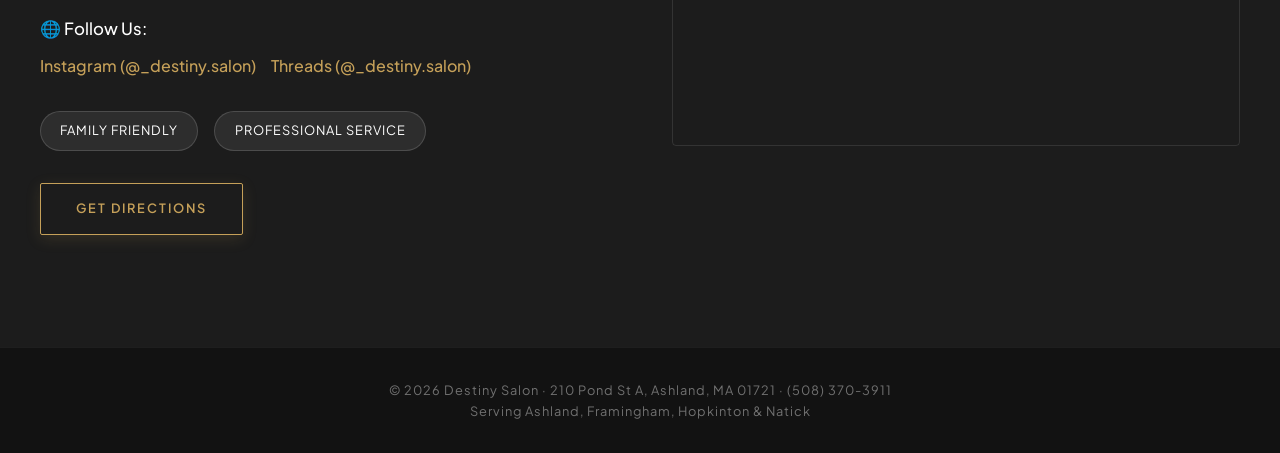
==== commit 1053cfef: "Add social media links to footer and analytics tags" ====
--- a/index.html
+++ b/index.html
@@ -10,35 +10,39 @@
 
   <!-- LocalBusiness Schema Markup -->
   <script type="application/ld+json">
-  {
-    "@context": "https://schema.org",
-    "@type": "HairSalon",
-    "name": "Destiny Salon",
-    "image": "https://destinysalon.com/logo.jpg",
-    "address": {
-      "@type": "PostalAddress",
-      "streetAddress": "210 Pond St A",
-      "addressLocality": "Ashland",
-      "addressRegion": "MA",
-      "postalCode": "01721",
-      "addressCountry": "US"
-    },
-    "geo": {
-      "@type": "GeoCoordinates",
-      "latitude": 42.255,
-      "longitude": -71.465
-    },
-    "areaServed": [
-      { "@type": "AdministrativeArea", "name": "Ashland, MA" },
-      { "@type": "AdministrativeArea", "name": "Framingham, MA" },
-      { "@type": "AdministrativeArea", "name": "Hopkinton, MA" },
-      { "@type": "AdministrativeArea", "name": "Natick, MA" },
-      { "@type": "AdministrativeArea", "name": "MetroWest Boston" }
-    ],
-    "telephone": "+15083703911",
-    "url": "https://destinysalon.com",
-    "priceRange": "$$"
-  }
+    {
+      "@context": "https://schema.org",
+      "@type": "HairSalon",
+      "name": "Destiny Salon",
+      "image": "https://drakefury.github.io/destiny-salon/logo.jpg",
+      "address": {
+        "@type": "PostalAddress",
+        "streetAddress": "210 Pond St A",
+        "addressLocality": "Ashland",
+        "addressRegion": "MA",
+        "postalCode": "01721",
+        "addressCountry": "US"
+      },
+      "geo": {
+        "@type": "GeoCoordinates",
+        "latitude": 42.255,
+        "longitude": -71.465
+      },
+      "areaServed": [
+        { "@type": "AdministrativeArea", "name": "Ashland, MA" },
+        { "@type": "AdministrativeArea", "name": "Framingham, MA" },
+        { "@type": "AdministrativeArea", "name": "Hopkinton, MA" },
+        { "@type": "AdministrativeArea", "name": "Natick, MA" },
+        { "@type": "AdministrativeArea", "name": "MetroWest Boston" }
+      ],
+      "telephone": "+15083703911",
+      "url": "https://drakefury.github.io/destiny-salon/",
+      "priceRange": "$$",
+      "sameAs": [
+        "https://instagram.com/_destiny.salon",
+        "https://www.threads.net/@_destiny.salon"
+      ]
+    }
   </script>
 
   <!-- External CSS -->
@@ -198,6 +202,16 @@
         <p>📍 <strong>Address:</strong><br>210 Pond St A, Ashland, MA 01721</p>
         <p>📞 <strong>Phone:</strong> <a href="tel:5083703911" style="color:var(--accent); border-bottom:1px solid var(--accent);">(508) 370-3911</a></p>
         <p>💅 <strong>Experience:</strong> Full-Service Beauty Salon</p>
+
+        <!-- Social Media Links -->
+        <div style="margin: 1.2rem 0;">
+          <p style="margin-bottom: 0.5rem;">🌐 <strong>Follow Us:</strong></p>
+          <div style="display: flex; gap: 15px; align-items: center; flex-wrap: wrap;">
+            <a href="https://instagram.com/_destiny.salon" target="_blank" rel="noopener noreferrer" style="color: var(--accent); text-decoration: none; font-weight: 500;">Instagram (@_destiny.salon)</a>
+            <a href="https://www.threads.net/@_destiny.salon" target="_blank" rel="noopener noreferrer" style="color: var(--accent); text-decoration: none; font-weight: 500;">Threads (@_destiny.salon)</a>
+          </div>
+        </div>
+
         <div class="amenities">
           <span class="tag">Family Friendly</span>
           <span class="tag">Professional Service</span>
--- a/style.css
+++ b/style.css
@@ -720,7 +720,8 @@
   }
 
   /* Hide desktop booking button on mobile */
-  .desktop-book-btn {
+  .desktop-book-btn,
+  .nav-container .btn {
     display: none;
   }
 
